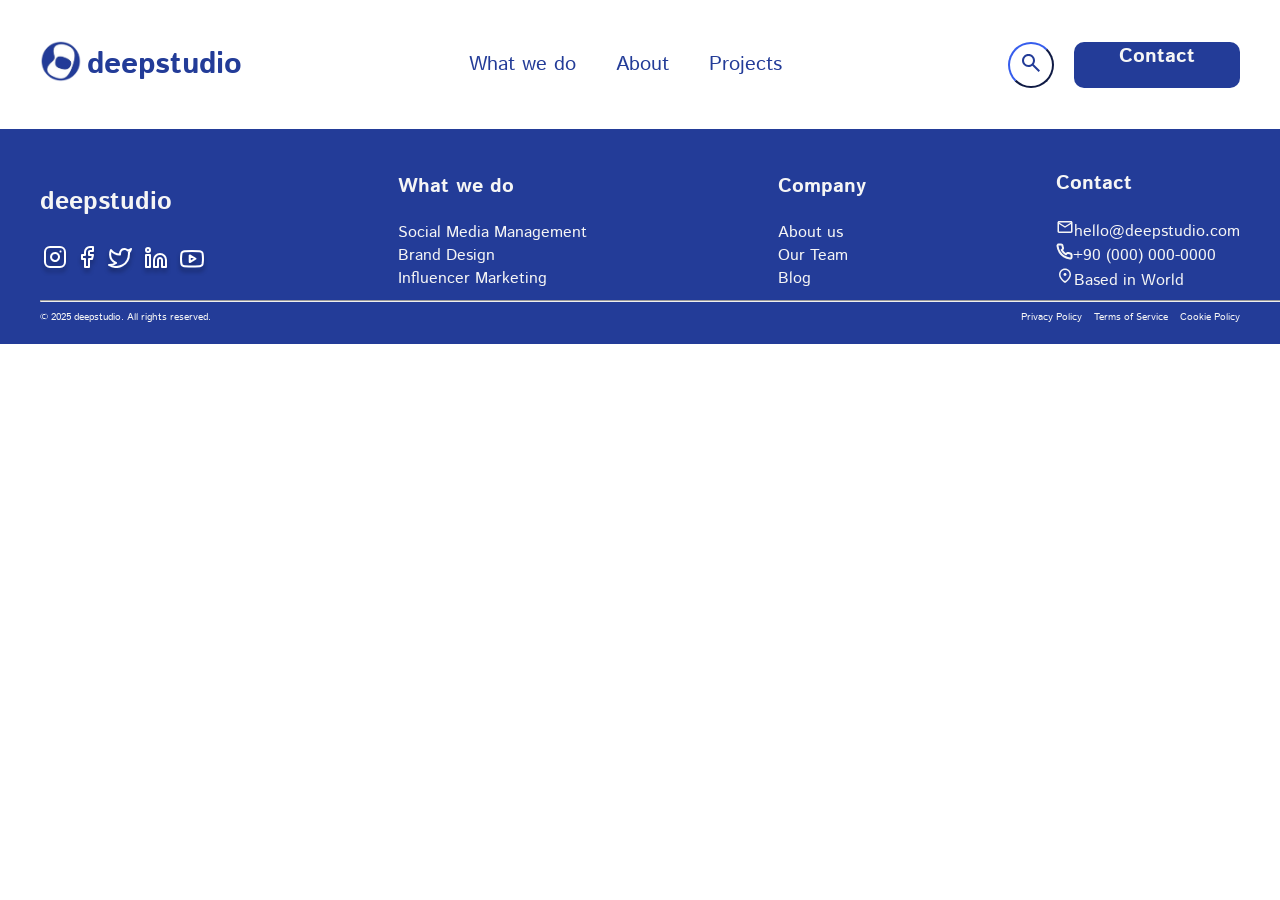
==== about.html @ 928e1b4d "x" ====
<!DOCTYPE html>
<html lang="en">

<head>
    <meta charset="UTF-8">
    <meta name="viewport" content="width=device-width, initial-scale=1.0">
    <title>deepstudio</title>
    <link rel="stylesheet" href="styles.css">
    <link rel="icon" type="image/x-icon" href="./Assets/Logo.png">
    <link rel="preconnect" href="https://fonts.googleapis.com">
    <link rel="preconnect" href="https://fonts.gstatic.com" crossorigin>
    <link
        href="https://fonts.googleapis.com/css2?family=Be+Vietnam+Pro:ital,wght@0,100;0,200;0,300;0,400;0,500;0,600;0,700;0,800;0,900;1,100;1,200;1,300;1,400;1,500;1,600;1,700;1,800;1,900&family=Istok+Web:ital,wght@0,400;0,700;1,400;1,700&family=Noto+Sans+JP:wght@100..900&family=Roboto:ital,wght@0,100..900;1,100..900&display=swap"
        rel="stylesheet">

</head>

<body>
    <header>
        <nav>
            <div class="navbar--logo">
                <a href="index.html"><img class="img--logo" src="./Assets/Logo.png" alt="logo"></a>
                <a class="text--logo" href="index.html">deepstudio</a>
            </div>
            <div class="navbar--links">
                <a class="navbar--link" href="whatwedo.html">What we do</a>
                <a class="navbar--link" href="about.html">About</a>
                <a class="navbar--link" href="projects.html">Projects</a>
            </div>
            <div class="navbar--btn">
                <button class="btn--src"><img src="./Assets/src.svg" alt="search icon"></button>
                <a href="contact.html" class="btn--primary" target="_parent">Contact</a>
            </div>
        </nav>
    </header>
    <main>

        
    </main>
    <footer>
            <div class="footer--top">
                <div class="footer--logo">
                    <p>deepstudio</p>
                    <div>
                        <a href="https://www.instagram.com/deepstudio.ai/" target="_blank"><img
                                src="./Assets/instagram-icon.svg" alt="instagram icon"></a>
                        <a href="https://wwww.facebook.com" target="_blank"><img src="./Assets/fb-icon.svg"
                                alt="facebook icon"></a>
                        <a href="https://wwww.x.com" target="_blank"><img src="./Assets/x-icon.svg" alt="x icon"></a>
                        <a href="https://www.linkedin.com" target="_blank"><img src="./Assets/in-icon.svg"
                                alt="linkedin icon"></a>
                        <a href="https://www.youtube.com" target="_blank"><img src="./Assets/yt-icon.svg"
                                alt="youtube icon"></a>
                    </div>
                    </div>

                <div class="column">
                    <p>What we do</p>
                    <a href="#">Social Media Management</a>
                    <a href="#">Brand Design</a>
                    <a href="#">Influencer Marketing</a>
                </div>
                <div class="column">
                    <p>Company</p>
                    <a href="#">About us</a>
                    <a href="#">Our Team</a>
                    <a href="#">Blog</a>
                </div>
                <div class="column">
                    <p>Contact</p>
                    <a href="#"><img src="./Assets/email-icon.svg" alt="email icon">hello@deepstudio.com</a>
                    <a href="#"><img src="./Assets/phone-icon.svg" alt="phone icon">+90 (000) 000-0000</a>
                    <a href="#"><img src="./Assets/location-icon.svg" alt="location icon">Based in World</a>
                </div>
            </div>
            <hr>
            <div class="footer--bottom">
                <span>© 2025 deepstudio. All rights reserved.</span>
                <div>
                    <a href="#">Privacy Policy</a>
                    <a href="#">Terms of Service</a>
                    <a href="#">Cookie Policy</a>
                </div>
            </div>
        </footer>

</body>


</html>
---- styles.css ----
* {
    box-sizing: border-box;
}

body {
    margin: 0;
    font-family: var(--font--family);
}

:root {
    --font--family: "Istok Web", sans-serif;
    --color--navy: #233C98;
    --color--white: #F5F5F5;
}


nav {
    display: flex;
    justify-content: space-between;
    align-items: center;
    padding: 40px;
}

.navbar--logo {
    display: flex;
    align-items: center;
    gap: 5px;
}

.img--logo {
    width: 42px;
    height: 42px;

}

.text--logo {
    font-size: 30px;
    font-weight: bold;
    text-decoration: none;
    color: var(--color--navy);
}

.navbar--links {
    display: flex;
    gap: 40px;
}

.navbar--link {
    text-decoration: none;
    font-size: 20px;
    font-weight: regular;
    color: var(--color--navy);
}

.navbar--btn {
    display: flex;
    gap: 20px;
}

.btn--src {
    width: 46px;
    height: 46px;
    border-radius: 46px;
    background: none;
    border-color: var(--color--navy);
    align-items: center;

}

/* check buttons css*/

.btn--primary {
    width: 166px;
    height: 46px;
    font-size: 20px;
    text-decoration: none;
    color: var(--color--white);
    font-weight: bold;
    border-color: var(--color--navy);
    /*check the bottom side of the borders, they are black? */
    border-radius: 10px;
    background: var(--color--navy);
    text-align: center;
}

.hero-context {
    display: flex;
    justify-content: center;
    margin-top: 93px;
    gap: 117px;
    margin-bottom: 55px;
}

.hero--left {
    max-width: 704px;
    display: flex;
    flex-direction: column;
    gap: 30px;
}

.hero--headline {
    font-size: 80px;
    font-weight: normal;
    line-height: 90px;
    letter-spacing: -5px;
    margin: 0;
}

.hero--text {
    font-size: 25px;
    margin: 0;
}

.hero--btn {
    display: flex;
    gap: 27px;
}

.btn--hero {
    width: 316px;
    height: 66px;
    font-size: 25px;
    font-weight: bold;
}

.btn--check {
    background: none;
    border-color: var(--color--navy);
    align-items: center;
    border-radius: 10px;
    color: var(--color--navy);
}

.hero--data {
    display: flex;
    gap: 67px;
}

.data--numbers {
    font-size: 50px;
    font-weight: bold;
}

.data--dfn {
    font-size: 20px;
}

.hero--photo {
    height: 570px;
}

footer {
    display: flex;
    flex-direction: column;
    padding: 20px 40px;
    color: var(--color--white);
    background-color: var(--color--navy);
}

.footer--top {
    display: flex;
    flex-direction: row;
    justify-content: space-between;
    align-items: center;
    gap: 12px;

}

.footer--logo>p {
    font-size: 25px;
    font-weight: bold;
}

.footer--logo>a {
    width: 24px;
    height: 24px;
}

.column {
    display: flex;
    flex-direction: column;
}

.column>p {
    font-size: 20px;
    font-weight: bold;
}

.column>a {
    text-decoration: none;
    color: var(--color--white);
}

.footer--bottom{
    display: flex;
    flex-direction: row;
    justify-content: space-between;
    font-size: 10px;
}

.footer--bottom>div>a{
    text-decoration: none;
    color: var(--color--white);
    
}

hr{
    width: 1384px;
}
.footer--bottom>div{
    display: flex;
    gap:12px;
}
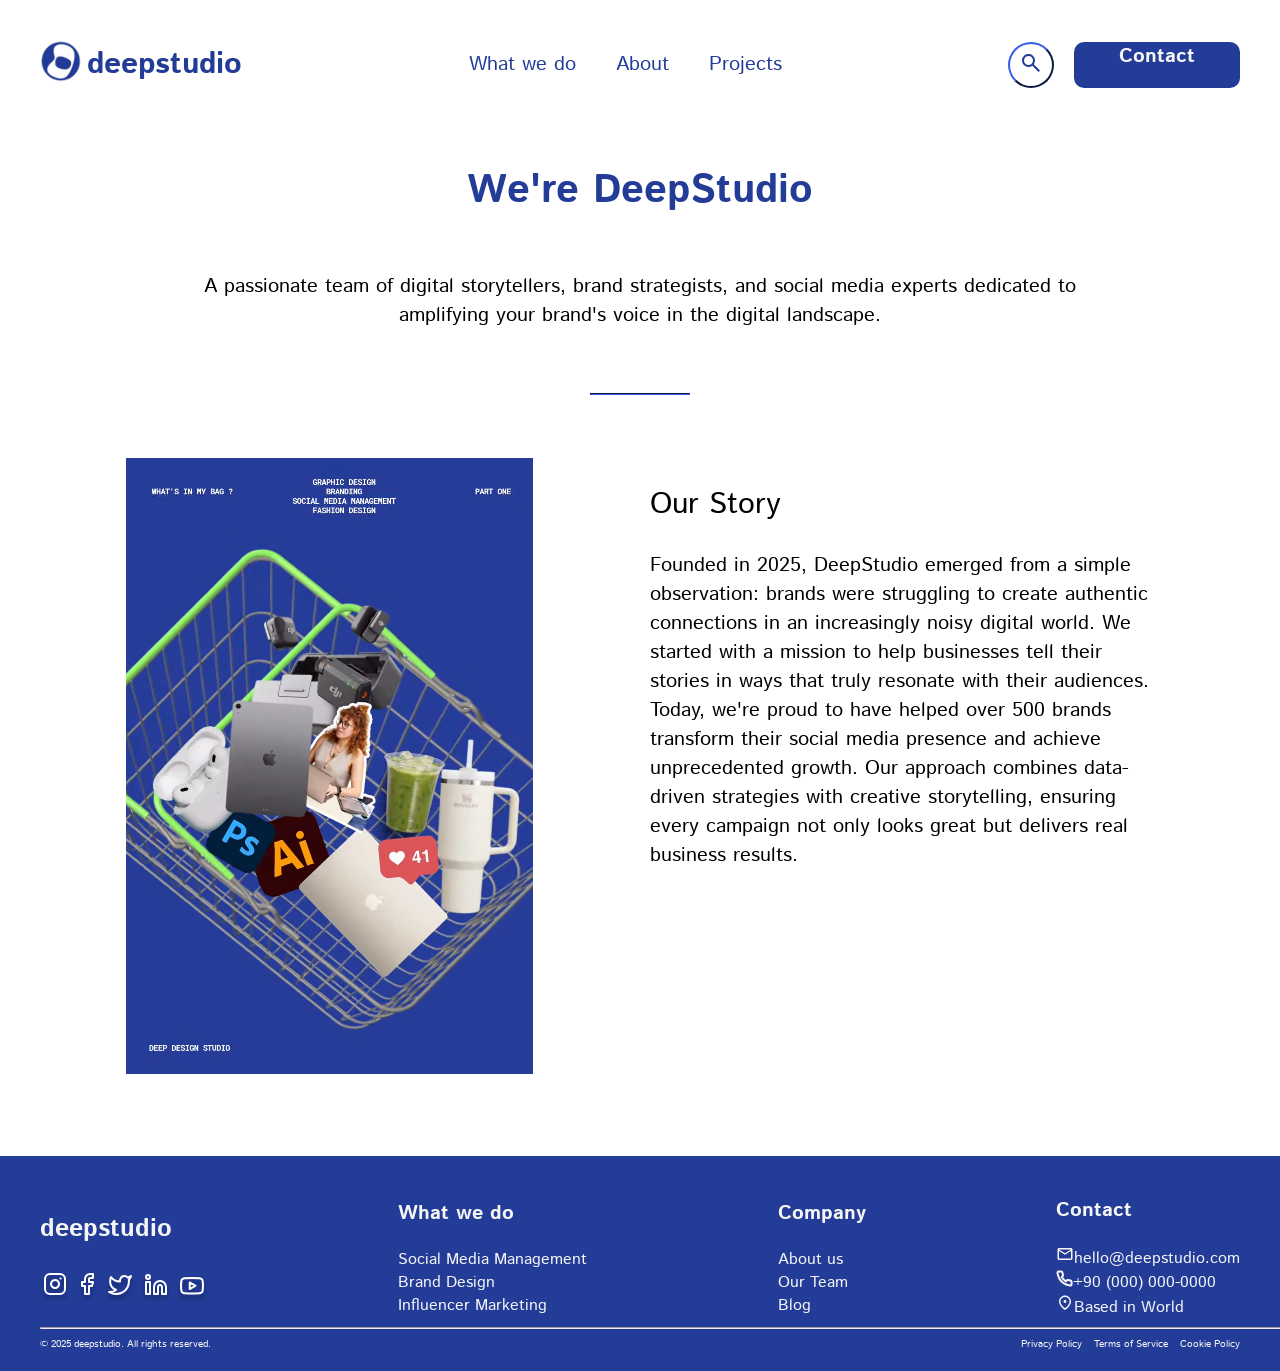
==== commit 7ff1b298: "about" ====
--- a/about.html
+++ b/about.html
@@ -34,6 +34,32 @@
         </nav>
     </header>
     <main>
+         <section class="section--md">
+            <h1 class="section--md--title">We're DeepStudio</h1>
+
+            <p class="section--md--text"> A passionate team of digital storytellers, brand strategists, and social media experts dedicated to <br> amplifying your brand's voice in the digital landscape.
+            </p>
+            <hr>
+
+            <div class="section--md--content">
+                
+                <div>
+                <img class="section--md--left" src="./Assets/about.svg" alt="A photo of team work">
+            </div>
+            <div class="section--md--right">
+                    <h2 class="section--md--right--title">
+                        Our Story
+                    </h2>
+                    <p class="section--md--right--text">Founded in 2025, DeepStudio emerged from a simple observation: brands were struggling to create authentic connections in an increasingly noisy digital world.
+
+We started with a mission to help businesses tell their stories in ways that truly resonate with their audiences. Today, we're proud to have helped over 500 brands transform their social media presence and achieve unprecedented growth.
+
+Our approach combines data-driven strategies with creative storytelling, ensuring every campaign not only looks great but delivers real business results.</p>
+
+                </div>
+            </div>
+            
+        </section>
 
         
     </main>
--- a/styles.css
+++ b/styles.css
@@ -149,6 +149,52 @@
     height: 570px;
 }
 
+.section--md {
+    display: flex;
+    flex-direction: column;
+    align-items: center;
+}
+
+
+.section--md--title {
+    font-size: 40px;
+    color: var(--color--navy);
+}
+
+.section--md--text {
+    font-size: 20px;
+    text-align: center;
+    margin-bottom: 55px;
+}
+
+.section--md>hr {
+    width: 100px;
+    color: var(--color--navy);
+    border-color: var(--color--navy);
+}
+
+.section--md--content {
+    display: flex;
+    flex-direction: row;
+    max-width: 1224px;
+    gap: 117px;
+    margin-top: 55px;
+    margin-bottom: 75px;
+}
+
+
+.section--md--right--title {
+    font-size: 30px;
+    font-weight: lighter;
+    text-align: left;
+}
+
+.section--md--right--text {
+    font-size: 20px;
+    max-width: 504px;
+}
+
+
 footer {
     display: flex;
     flex-direction: column;
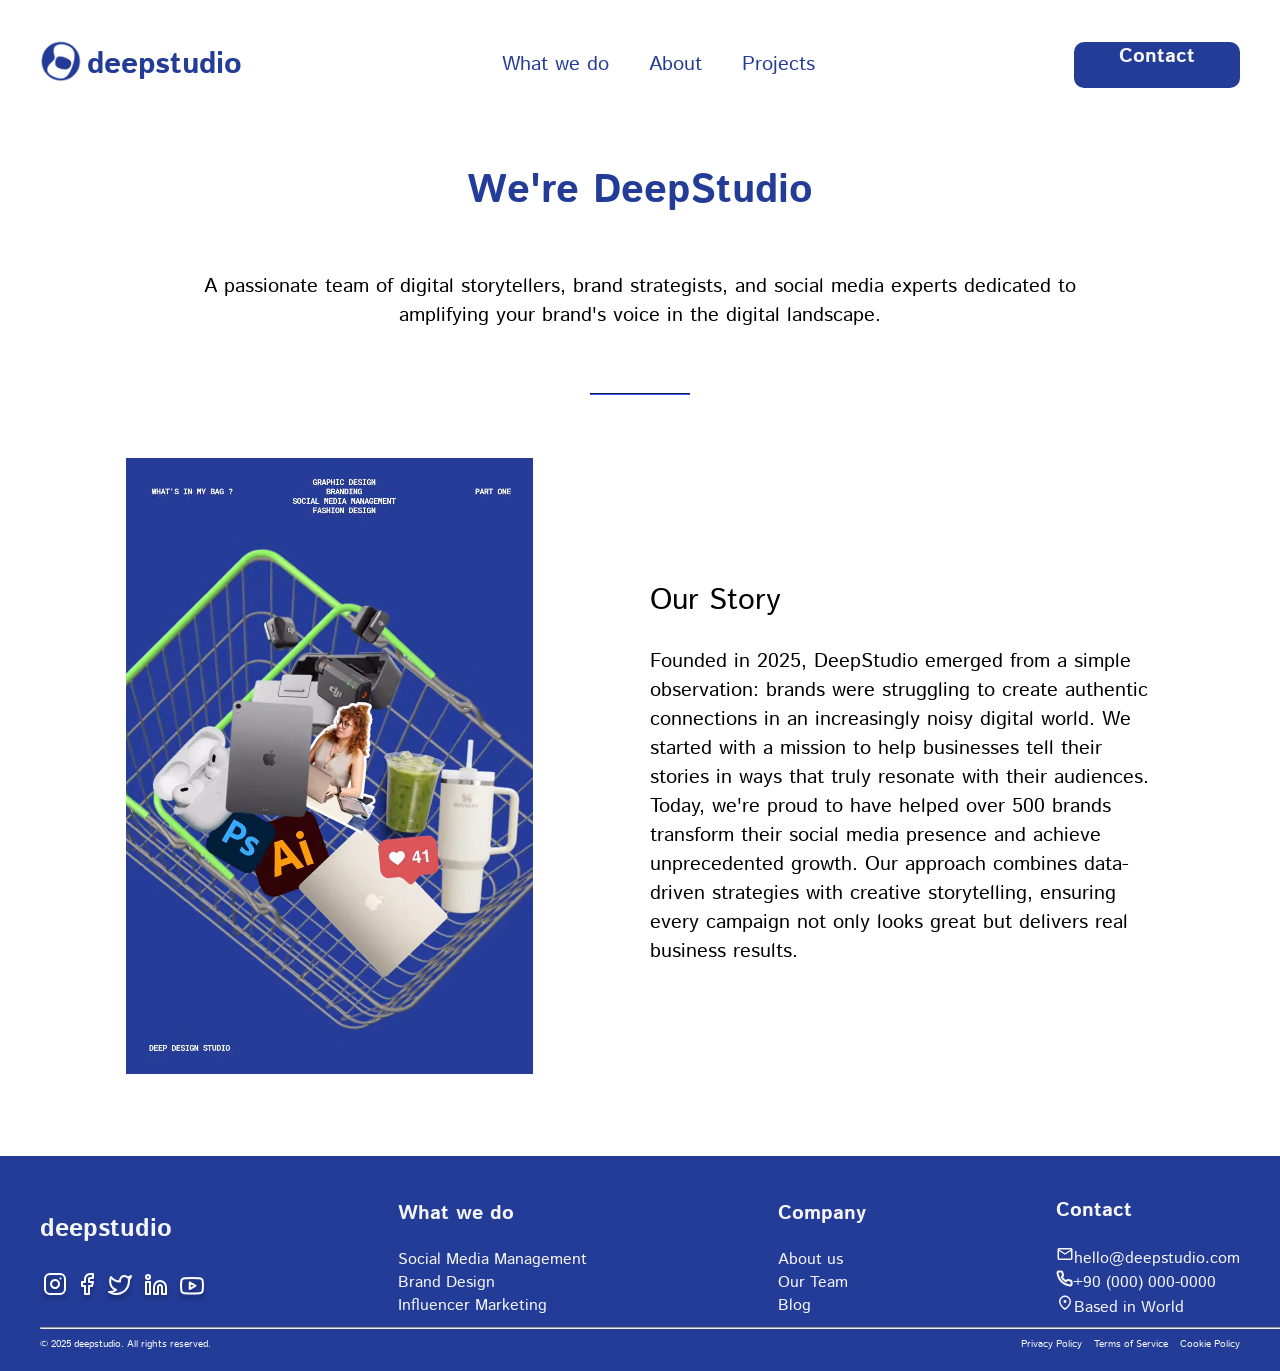
==== commit ea2b75f0: "x" ====
--- a/about.html
+++ b/about.html
@@ -28,29 +28,29 @@
                 <a class="navbar--link" href="projects.html">Projects</a>
             </div>
             <div class="navbar--btn">
-                <button class="btn--src"><img src="./Assets/src.svg" alt="search icon"></button>
+                
                 <a href="contact.html" class="btn--primary" target="_parent">Contact</a>
             </div>
         </nav>
     </header>
     <main>
-         <section class="section--md">
-            <h1 class="section--md--title">We're DeepStudio</h1>
+         <section class="section--about">
+            <h1 class="section--about--title">We're DeepStudio</h1>
 
-            <p class="section--md--text"> A passionate team of digital storytellers, brand strategists, and social media experts dedicated to <br> amplifying your brand's voice in the digital landscape.
+            <p class="section--about--text"> A passionate team of digital storytellers, brand strategists, and social media experts dedicated to <br> amplifying your brand's voice in the digital landscape.
             </p>
             <hr>
 
-            <div class="section--md--content">
-                
+            <div class="section--about--content">
+
                 <div>
-                <img class="section--md--left" src="./Assets/about.svg" alt="A photo of team work">
+                <img class="section--about--left" src="./Assets/about.svg" alt="A photo of team work">
             </div>
-            <div class="section--md--right">
-                    <h2 class="section--md--right--title">
+            <div class="section--about--right">
+                    <h2 class="section--about--right--title">
                         Our Story
                     </h2>
-                    <p class="section--md--right--text">Founded in 2025, DeepStudio emerged from a simple observation: brands were struggling to create authentic connections in an increasingly noisy digital world.
+                    <p class="section--about--right--text">Founded in 2025, DeepStudio emerged from a simple observation: brands were struggling to create authentic connections in an increasingly noisy digital world.
 
 We started with a mission to help businesses tell their stories in ways that truly resonate with their audiences. Today, we're proud to have helped over 500 brands transform their social media presence and achieve unprecedented growth.
 
--- a/styles.css
+++ b/styles.css
@@ -57,15 +57,6 @@
     gap: 20px;
 }
 
-.btn--src {
-    width: 46px;
-    height: 46px;
-    border-radius: 46px;
-    background: none;
-    border-color: var(--color--navy);
-    align-items: center;
-
-}
 
 /* check buttons css*/
 
@@ -149,33 +140,37 @@
     height: 570px;
 }
 
-.section--md {
-    display: flex;
-    flex-direction: column;
-    align-items: center;
-}
-
-
-.section--md--title {
+
+.section--about {
+    display: flex;
+    flex-direction: column;
+    align-items: center;
+
+}
+
+
+.section--about--title {
     font-size: 40px;
     color: var(--color--navy);
 }
 
-.section--md--text {
+.section--about--text {
     font-size: 20px;
     text-align: center;
     margin-bottom: 55px;
 }
 
-.section--md>hr {
+.section--about>hr {
     width: 100px;
     color: var(--color--navy);
     border-color: var(--color--navy);
 }
 
-.section--md--content {
-    display: flex;
-    flex-direction: row;
+.section--about--content {
+    display: flex;
+    flex-direction: row;
+    justify-content: center;
+    align-items: center;
     max-width: 1224px;
     gap: 117px;
     margin-top: 55px;
@@ -183,17 +178,100 @@
 }
 
 
-.section--md--right--title {
+.section--about--right--title {
     font-size: 30px;
     font-weight: lighter;
     text-align: left;
 }
 
-.section--md--right--text {
+.section--about--right--text {
     font-size: 20px;
     max-width: 504px;
 }
 
+
+.section--whatwedo {
+    display: flex;
+    flex-direction: column;
+    align-items: center;
+    margin: 55px auto 75px;
+    gap: 100px;
+}
+
+.section--whatwedo>h2 {
+    font-size: 40px;
+    color: var(--color--navy);
+
+}
+
+.section--whatwedo>p {
+    font-size: 20px;
+    text-align: center;
+    margin-bottom: 55px;
+}
+
+.section--whatwedo>hr {
+    width: 100px;
+    color: var(--color--navy);
+    border-color: var(--color--navy);
+}
+
+.section--whatwedo--contents {
+    display: flex;
+    flex-direction: row;
+    justify-content: center;
+    align-items: center;
+    max-width: 1224px;
+    gap: 117px;
+}
+
+.section--whatwedo--text>h2{
+    font-size: 30px;
+}
+
+.section--whatwedo--text>p{
+    font-size: 20px;
+    max-width: 504px;
+}
+
+.section--whatwedo--text>ul{
+    list-style: none;
+    line-height: 30px;
+}
+
+/*check this*/
+
+.section--projects {
+    display: flex;
+    flex-direction: row;
+    justify-content: flex-start;
+    align-items: center;
+    gap:30px;
+    width: 50%;
+    margin:55px 0 75px;
+}
+
+form {
+    display: flex;
+    flex-direction: column;
+    justify-content: center;
+    align-items: center;
+    gap: 20px;
+    width: 100%;
+    margin: 55px auto 75px;
+}
+
+.form--row {
+    display: flex;
+    flex-direction:row;
+    gap: 20px;
+    
+}
+
+.form--group {
+    flex:1;
+    display: flex;
+}
 
 footer {
     display: flex;
@@ -237,24 +315,24 @@
     color: var(--color--white);
 }
 
-.footer--bottom{
+.footer--bottom {
     display: flex;
     flex-direction: row;
     justify-content: space-between;
     font-size: 10px;
 }
 
-.footer--bottom>div>a{
+.footer--bottom>div>a {
     text-decoration: none;
     color: var(--color--white);
-    
-}
-
-hr{
+
+}
+
+hr {
     width: 1384px;
 }
-.footer--bottom>div{
-    display: flex;
-    gap:12px;
-}
-
+
+.footer--bottom>div {
+    display: flex;
+    gap: 12px;
+}
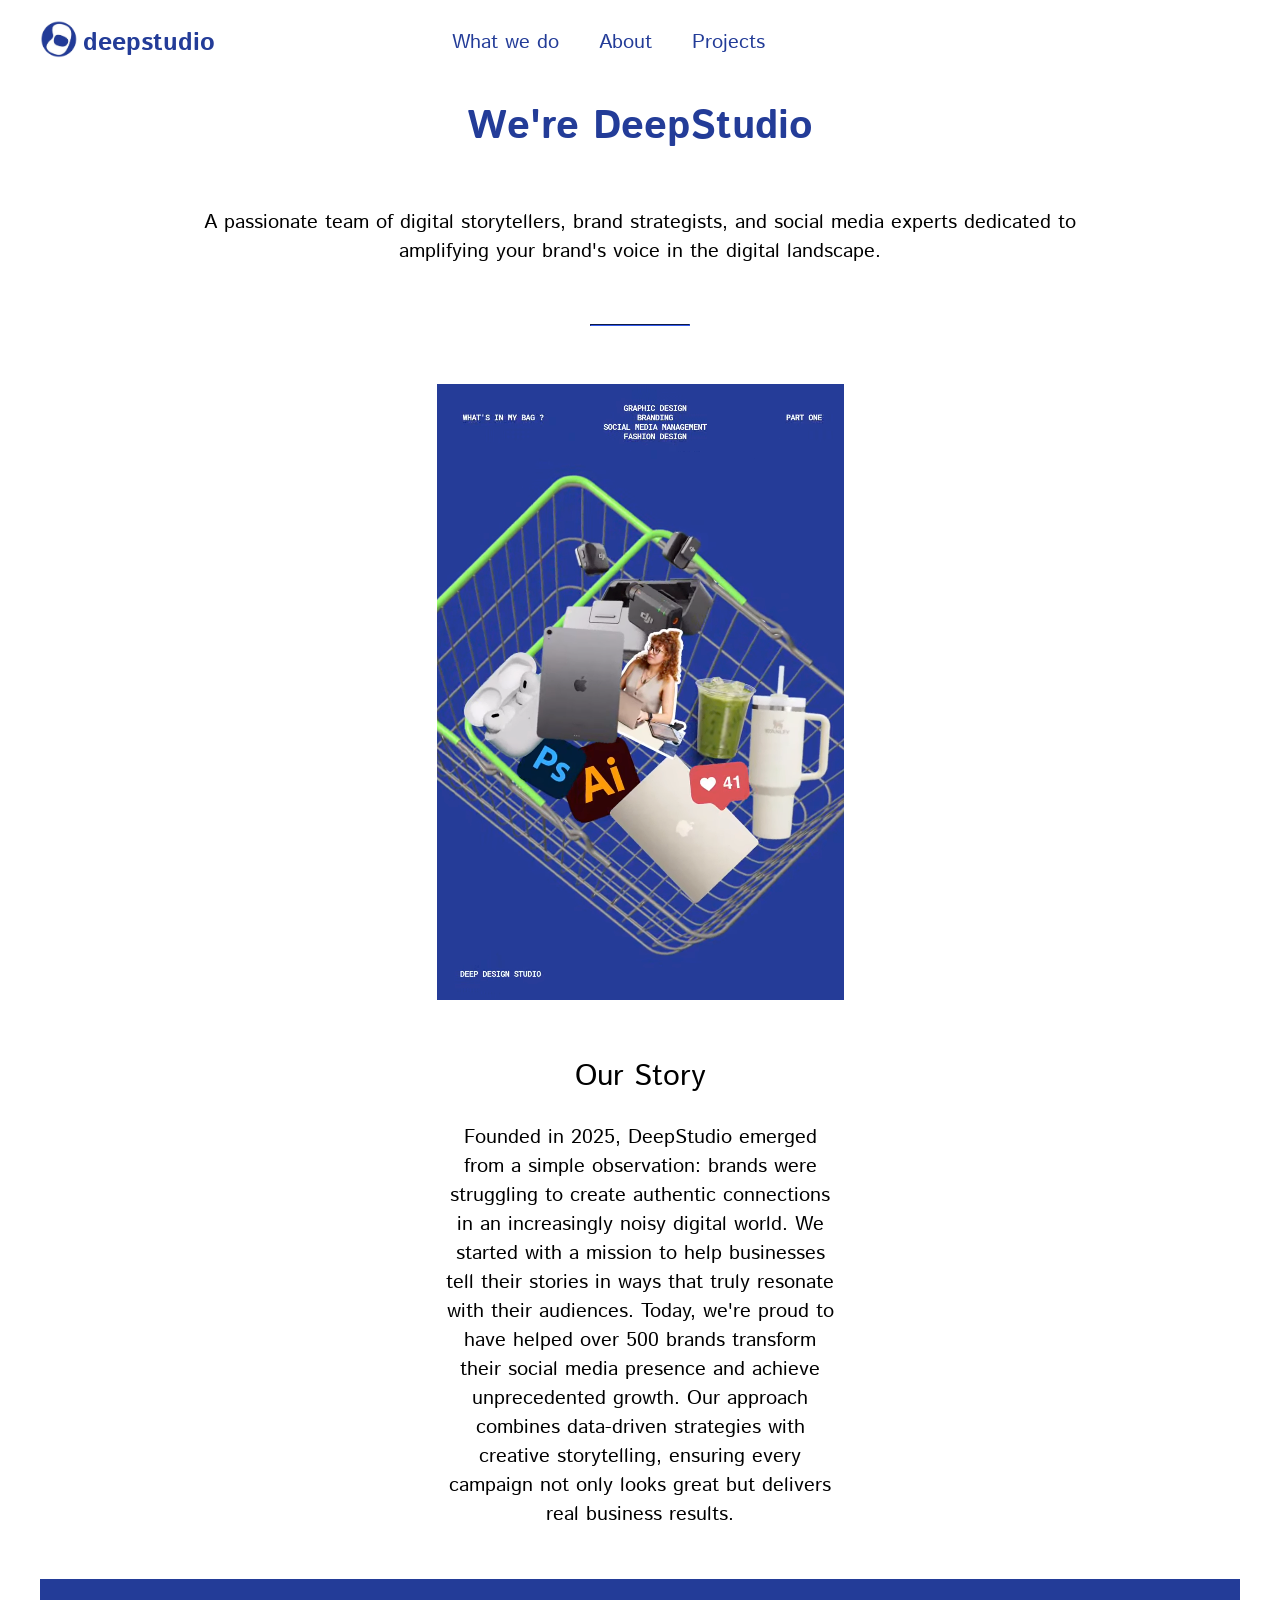
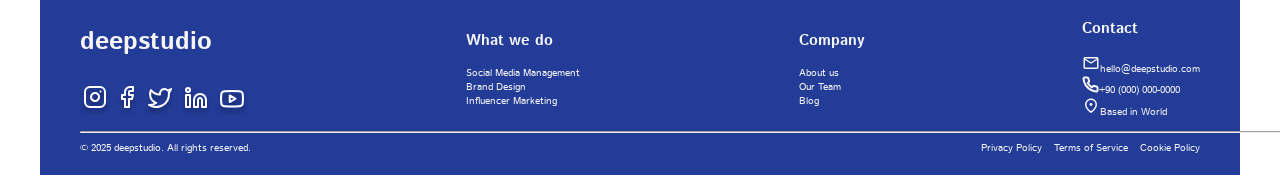
==== commit a31c2c12: "x" ====
--- a/about.html
+++ b/about.html
@@ -22,15 +22,19 @@
                 <a href="index.html"><img class="img--logo" src="./Assets/Logo.png" alt="logo"></a>
                 <a class="text--logo" href="index.html">deepstudio</a>
             </div>
-            <div class="navbar--links">
+            <div class="navbar--links hidden--sm hidden--md">
                 <a class="navbar--link" href="whatwedo.html">What we do</a>
                 <a class="navbar--link" href="about.html">About</a>
                 <a class="navbar--link" href="projects.html">Projects</a>
             </div>
             <div class="navbar--btn">
                 
-                <a href="contact.html" class="btn--primary" target="_parent">Contact</a>
+                <a href="contact.html" class="btn--primary hidden--sm hidden--md" target="_parent">Contact</a>
             </div>
+
+        <div>
+            <a href="#" class="hidden--lg nav--menu"><img src="./Assets/menu-icon.svg" alt="menu icon"></a>
+        </div>
         </nav>
     </header>
     <main>
--- a/styles.css
+++ b/styles.css
@@ -3,7 +3,7 @@
 }
 
 body {
-    margin: 0;
+    margin: 20px 40px;
     font-family: var(--font--family);
 }
 
@@ -11,6 +11,9 @@
     --font--family: "Istok Web", sans-serif;
     --color--navy: #233C98;
     --color--white: #F5F5F5;
+    --site--max-width-sm:390px;
+    --site-max-width-md:768px;
+    --site-max-width-lg:1024px;
 }
 
 
@@ -18,7 +21,7 @@
     display: flex;
     justify-content: space-between;
     align-items: center;
-    padding: 40px;
+
 }
 
 .navbar--logo {
@@ -28,34 +31,26 @@
 }
 
 .img--logo {
-    width: 42px;
-    height: 42px;
+    width: 38px;
+    height: 38px;
 
 }
 
 .text--logo {
-    font-size: 30px;
+    font-size: 25px;
     font-weight: bold;
     text-decoration: none;
     color: var(--color--navy);
 }
 
-.navbar--links {
-    display: flex;
-    gap: 40px;
-}
-
-.navbar--link {
-    text-decoration: none;
-    font-size: 20px;
-    font-weight: regular;
-    color: var(--color--navy);
-}
-
-.navbar--btn {
-    display: flex;
-    gap: 20px;
-}
+.nav--menu {
+    width: 38px;
+    height: 38px;
+
+}
+
+/*check the menu*/
+
 
 
 /* check buttons css*/
@@ -66,273 +61,399 @@
     font-size: 20px;
     text-decoration: none;
     color: var(--color--white);
-    font-weight: bold;
-    border-color: var(--color--navy);
-    /*check the bottom side of the borders, they are black? */
     border-radius: 10px;
     background: var(--color--navy);
-    text-align: center;
+    display: flex;
+    align-items: center;
+    justify-content: center;
+    text-align: center;
+    cursor: pointer;
 }
 
 .hero-context {
     display: flex;
+    flex-direction: column;
+    justify-content: center;
+    margin-top: 40px;
+    gap: 117px;
+    margin-bottom: 55px;
+}
+
+.hero--left {
+    display: flex;
+    flex-direction: column;
+    gap: 30px;
+}
+
+.hero--right {
+    display:flex;
+    justify-content: center;
+    align-items: center;
+    margin-top: 20px;
+}
+
+.hero--photo {
+    height: 570px;
+}
+
+.hero--headline {
+    font-size: 50px;
+    font-weight: normal;
+    line-height: 50px;
+    letter-spacing: 0px;
+    margin: 0;
+}
+
+.hero--text {
+    font-size: 20px;
+    margin: 0;
+}
+
+.hero--cta {
+    display: flex;
+    flex-direction: column;
+    justify-content: center;
+    align-items: center;
+    gap: 20px;
+}
+
+.btn--hero {
+    width: 310px;
+    height: 40px;
+    font-size: 20px;
+
+}
+
+.btn--check {
+    background: none;
+    border-color: var(--color--navy);
+    align-items: center;
+    border-radius: 10px;
+    color: var(--color--navy);
+    cursor: pointer;
+}
+
+.hero--data {
+    display: flex;
+    gap: 20px;
+    justify-content: center;
+    align-items: center;
+    text-align: center;
+}
+
+.data--numbers {
+    font-size: 25px;
+    font-weight: bold;
+}
+
+.data--dfn {
+    font-size: 15px;
+
+}
+
+
+
+
+.section--about {
+    display: flex;
+    flex-direction: column;
+    align-items: center;
+
+}
+
+
+.section--about--title {
+    font-size: 40px;
+    color: var(--color--navy);
+    text-align: center;
+
+}
+
+.section--about--text {
+    font-size: 20px;
+    text-align: center;
+    margin-bottom: 50px;
+}
+
+.section--about>hr {
+    width: 100px;
+    color: var(--color--navy);
+    border-color: var(--color--navy);
+}
+
+.section--about--content {
+    display: flex;
+    flex-direction: column;
+    justify-content: center;
+    align-items: center;
+    gap: 30px;
+    margin-top: 50px;
+    margin-bottom:50px;
+}
+
+.section--about--left {
+    display: flex;
+    justify-content: center;
+    align-items: center;
+}
+
+.section--about--right--title {
+    font-size: 30px;
+    font-weight: lighter;
+    text-align: center;
+}
+
+.section--about--right--text {
+    font-size: 20px;
+    max-width: var(--site--max-width-sm);
+    text-align: center;
+    margin:auto 40px; /* why body's margin is not working? */
+}
+
+
+
+.section--whatwedo {
+    display: flex;
+    flex-direction: column;
+    align-items: center;
+    margin: 50px 0;
+}
+
+.section--whatwedo>h2 {
+    font-size: 40px;
+    color: var(--color--navy);
+
+}
+
+.section--whatwedo>p {
+    font-size: 20px;
+    text-align: center;
+    margin-bottom: 55px;
+}
+
+.section--whatwedo>hr {
+    width: 100px;
+    color: var(--color--navy);
+    border-color: var(--color--navy);
+}
+
+.section--whatwedo--contents {
+    display: flex;
+    flex-direction: column;
+    justify-content: center;
+    align-items: center;
+    max-width: var(--site--max-width-sm);
+    gap: 50px;
+}
+
+.section--whatwedo--text>h2{
+    font-size: 30px;
+    text-align: center;
+    margin-top: 50px;
+}
+
+.section--whatwedo--text>p{
+    font-size: 20px;
+    max-width: var(--site--max-width-sm);
+    text-align: center;
+    margin: auto 40px;
+}
+
+.section--whatwedo--text>ul{
+    list-style: none;
+    line-height: 30px;
+    margin-left: 20px;
+}
+
+/*check this*/
+
+.section--projects {
+    display: flex;
+    flex-direction: column;
+    justify-content: flex-start;
+    align-items: center;
+    gap:30px;
+    width: 50%;
+    margin:55px 0 75px;
+}
+
+/*CONTACT SECTION*/
+
+form {
+    display: flex;
+    flex-direction: column;
+    justify-content: center;
+    align-items: center;
+    gap: 30px;
+    width: 100%;
+    margin: 20px auto 75px;
+    max-width: 500px;
+}
+
+
+.form--row {
+    display: flex;
+    flex-direction:row;
+    gap: 20px;
+    
+}
+.form--group {
+    flex: 1;
+    display: flex;
+    flex-direction: column;
+}
+
+.form--group>input {
+    min-width: 240px;
+    width: 100%;
+    max-width: 800px;
+}
+
+
+.form--group>select,
+.form--group>textarea {
+    min-width: 500px; 
+    width: 100%;
+    max-width: 800px; 
+}
+.form--group {
+    flex: 1;
+    display: flex;
+    flex-direction: column;
+}
+
+.form--group>label {
+    font-size: 16px;
+    color: var(--color--navy);
+    font-weight: 500;
+}
+
+.form--group>input,
+.form--group>textarea,
+.form--group>select{
+    border-radius: 10px;
+    border: 1px solid var(--color--navy);
+    padding: 12px 15px;
+    width: 100%;
+}
+
+
+
+footer {
+    display: flex;
+    flex-direction: column;
+    padding: 20px 40px;
+    color: var(--color--white);
+    background-color: var(--color--navy);
+}
+
+.footer--top {
+    display: flex;
+    flex-direction: row;
+    justify-content: space-between;
+    align-items: center;
+    gap: 12px;
+
+}
+
+.footer--logo>p {
+    font-size: 25px;
+    font-weight: bold;
+}
+
+.footer--logo>a {
+    width: 2px;
+    height: 24px;
+}
+
+.column {
+    display: flex;
+    flex-direction: column;
+}
+
+.column>p {
+    font-size: 15px;
+    font-weight: bold;
+}
+
+.column>a {
+    font-size: 10px;
+    text-decoration: none;
+    color: var(--color--white);
+    flex-direction: column;
+}
+
+
+.footer--bottom {
+    display: flex;
+    flex-direction: row;
+    justify-content: space-between;
+    font-size: 10px;
+}
+
+.footer--bottom>div>a {
+    text-decoration: none;
+    color: var(--color--white);
+
+}
+
+hr {
+    width: 1384px;
+}
+
+.footer--bottom>div {
+    display: flex;
+    gap: 12px;
+}
+
+.hidden--sm {
+    display: none;
+}
+
+.hidden--md {
+    display: none;
+}
+
+
+@media all and (min-width:768.98px) and (max-width:1024px){
+    .hidden--md {
+        display: none;
+    }
+
+
+
+
+}
+
+@media all and (min-width:1024.98px) {
+    .hidden--lg {
+        display: none;
+    }
+
+    .navbar--links {
+    display: flex;
+    gap: 40px;
+}
+
+.navbar--link {
+    text-decoration: none;
+    font-size: 20px;
+    font-weight: normal;
+    color: var(--color--navy);
+}
+
+.navbar--btn {
+    display: flex;
+    gap: 20px;
+}
+
+
+.hero-context {
+    display: flex;
+    flex-direction: row;
     justify-content: center;
     margin-top: 93px;
     gap: 117px;
     margin-bottom: 55px;
 }
-
-.hero--left {
-    max-width: 704px;
-    display: flex;
-    flex-direction: column;
-    gap: 30px;
-}
-
-.hero--headline {
-    font-size: 80px;
-    font-weight: normal;
-    line-height: 90px;
-    letter-spacing: -5px;
-    margin: 0;
-}
-
-.hero--text {
-    font-size: 25px;
-    margin: 0;
-}
-
-.hero--btn {
-    display: flex;
-    gap: 27px;
-}
-
-.btn--hero {
-    width: 316px;
-    height: 66px;
-    font-size: 25px;
-    font-weight: bold;
-}
-
-.btn--check {
-    background: none;
-    border-color: var(--color--navy);
-    align-items: center;
-    border-radius: 10px;
-    color: var(--color--navy);
-}
-
-.hero--data {
-    display: flex;
-    gap: 67px;
-}
-
-.data--numbers {
-    font-size: 50px;
-    font-weight: bold;
-}
-
-.data--dfn {
-    font-size: 20px;
-}
-
-.hero--photo {
-    height: 570px;
-}
-
-
-.section--about {
-    display: flex;
-    flex-direction: column;
-    align-items: center;
-
-}
-
-
-.section--about--title {
-    font-size: 40px;
-    color: var(--color--navy);
-}
-
-.section--about--text {
-    font-size: 20px;
-    text-align: center;
-    margin-bottom: 55px;
-}
-
-.section--about>hr {
-    width: 100px;
-    color: var(--color--navy);
-    border-color: var(--color--navy);
-}
-
-.section--about--content {
-    display: flex;
-    flex-direction: row;
-    justify-content: center;
-    align-items: center;
-    max-width: 1224px;
-    gap: 117px;
-    margin-top: 55px;
-    margin-bottom: 75px;
-}
-
-
-.section--about--right--title {
-    font-size: 30px;
-    font-weight: lighter;
-    text-align: left;
-}
-
-.section--about--right--text {
-    font-size: 20px;
-    max-width: 504px;
-}
-
-
-.section--whatwedo {
-    display: flex;
-    flex-direction: column;
-    align-items: center;
-    margin: 55px auto 75px;
-    gap: 100px;
-}
-
-.section--whatwedo>h2 {
-    font-size: 40px;
-    color: var(--color--navy);
-
-}
-
-.section--whatwedo>p {
-    font-size: 20px;
-    text-align: center;
-    margin-bottom: 55px;
-}
-
-.section--whatwedo>hr {
-    width: 100px;
-    color: var(--color--navy);
-    border-color: var(--color--navy);
-}
-
-.section--whatwedo--contents {
-    display: flex;
-    flex-direction: row;
-    justify-content: center;
-    align-items: center;
-    max-width: 1224px;
-    gap: 117px;
-}
-
-.section--whatwedo--text>h2{
-    font-size: 30px;
-}
-
-.section--whatwedo--text>p{
-    font-size: 20px;
-    max-width: 504px;
-}
-
-.section--whatwedo--text>ul{
-    list-style: none;
-    line-height: 30px;
-}
-
-/*check this*/
-
-.section--projects {
-    display: flex;
-    flex-direction: row;
-    justify-content: flex-start;
-    align-items: center;
-    gap:30px;
-    width: 50%;
-    margin:55px 0 75px;
-}
-
-form {
-    display: flex;
-    flex-direction: column;
-    justify-content: center;
-    align-items: center;
-    gap: 20px;
-    width: 100%;
-    margin: 55px auto 75px;
-}
-
-.form--row {
-    display: flex;
-    flex-direction:row;
-    gap: 20px;
-    
-}
-
-.form--group {
-    flex:1;
-    display: flex;
-}
-
-footer {
-    display: flex;
-    flex-direction: column;
-    padding: 20px 40px;
-    color: var(--color--white);
-    background-color: var(--color--navy);
-}
-
-.footer--top {
-    display: flex;
-    flex-direction: row;
-    justify-content: space-between;
-    align-items: center;
-    gap: 12px;
-
-}
-
-.footer--logo>p {
-    font-size: 25px;
-    font-weight: bold;
-}
-
-.footer--logo>a {
-    width: 24px;
-    height: 24px;
-}
-
-.column {
-    display: flex;
-    flex-direction: column;
-}
-
-.column>p {
-    font-size: 20px;
-    font-weight: bold;
-}
-
-.column>a {
-    text-decoration: none;
-    color: var(--color--white);
-}
-
-.footer--bottom {
-    display: flex;
-    flex-direction: row;
-    justify-content: space-between;
-    font-size: 10px;
-}
-
-.footer--bottom>div>a {
-    text-decoration: none;
-    color: var(--color--white);
-
-}
-
-hr {
-    width: 1384px;
-}
-
-.footer--bottom>div {
-    display: flex;
-    gap: 12px;
-}+}
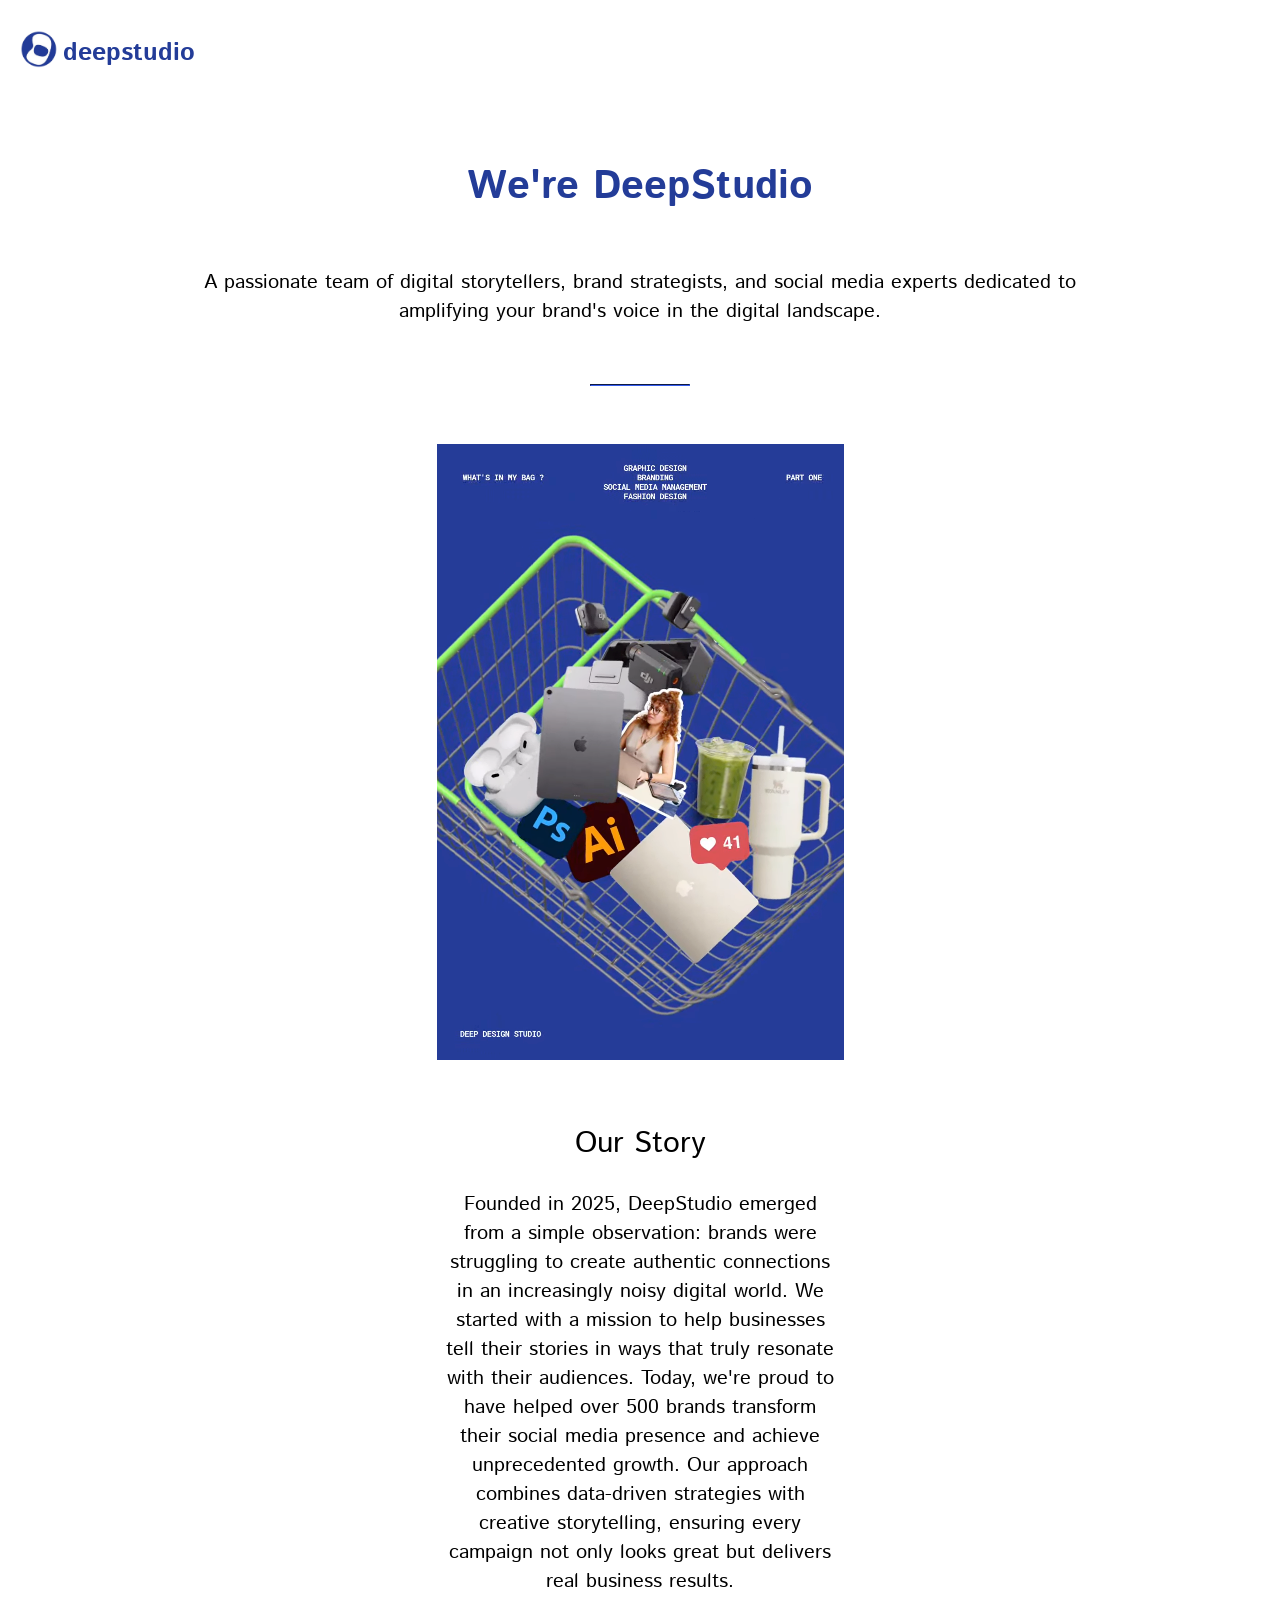
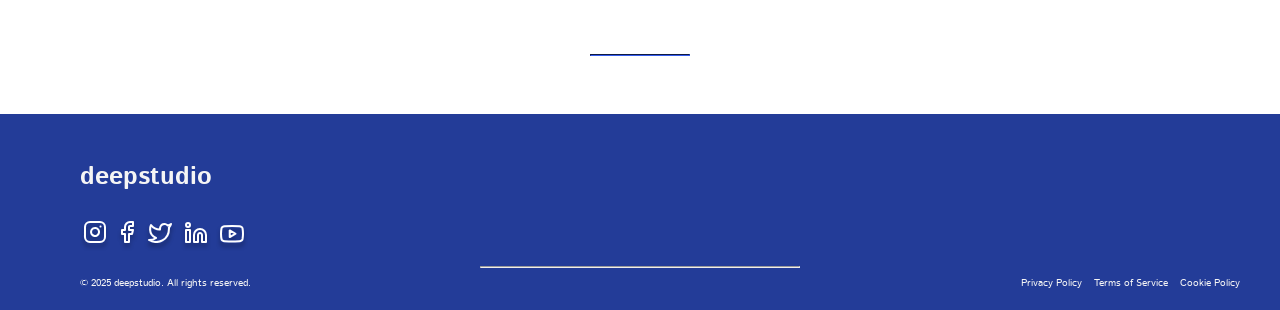
==== commit 7170708c: "x" ====
--- a/about.html
+++ b/about.html
@@ -33,8 +33,10 @@
             </div>
 
         <div>
-            <a href="#" class="hidden--lg nav--menu"><img src="./Assets/menu-icon.svg" alt="menu icon"></a>
+            <a href="#" class="hidden--lg nav--menu">
+                <img src="./Assets/menu-icon.svg" alt="menu icon"></a>
         </div>
+        
         </nav>
     </header>
     <main>
@@ -46,9 +48,14 @@
             <hr>
 
             <div class="section--about--content">
-
+                
                 <div>
-                <img class="section--about--left" src="./Assets/about.svg" alt="A photo of team work">
+            
+                <picture>
+                        <source media="(width < 728px)" srcset="./Assets/about-photo-sm.png" />
+                        <source media="(width > 728.98px)" srcset="./Assets/about-photo-md-lg.png" />
+                        <img src="./Assets/about-photo-md-lg.png" alt="A photo of the team & the work" />
+                    </picture>
             </div>
             <div class="section--about--right">
                     <h2 class="section--about--right--title">
@@ -62,58 +69,59 @@
 
                 </div>
             </div>
+            <hr>
             
         </section>
 
         
     </main>
     <footer>
-            <div class="footer--top">
-                <div class="footer--logo">
-                    <p>deepstudio</p>
-                    <div>
-                        <a href="https://www.instagram.com/deepstudio.ai/" target="_blank"><img
-                                src="./Assets/instagram-icon.svg" alt="instagram icon"></a>
-                        <a href="https://wwww.facebook.com" target="_blank"><img src="./Assets/fb-icon.svg"
-                                alt="facebook icon"></a>
-                        <a href="https://wwww.x.com" target="_blank"><img src="./Assets/x-icon.svg" alt="x icon"></a>
-                        <a href="https://www.linkedin.com" target="_blank"><img src="./Assets/in-icon.svg"
-                                alt="linkedin icon"></a>
-                        <a href="https://www.youtube.com" target="_blank"><img src="./Assets/yt-icon.svg"
-                                alt="youtube icon"></a>
-                    </div>
-                    </div>
-
-                <div class="column">
-                    <p>What we do</p>
-                    <a href="#">Social Media Management</a>
-                    <a href="#">Brand Design</a>
-                    <a href="#">Influencer Marketing</a>
-                </div>
-                <div class="column">
-                    <p>Company</p>
-                    <a href="#">About us</a>
-                    <a href="#">Our Team</a>
-                    <a href="#">Blog</a>
-                </div>
-                <div class="column">
-                    <p>Contact</p>
-                    <a href="#"><img src="./Assets/email-icon.svg" alt="email icon">hello@deepstudio.com</a>
-                    <a href="#"><img src="./Assets/phone-icon.svg" alt="phone icon">+90 (000) 000-0000</a>
-                    <a href="#"><img src="./Assets/location-icon.svg" alt="location icon">Based in World</a>
+        <div class="footer--top">
+            <div class="footer--logo">
+                <p>deepstudio</p>
+                <div>
+                    <a href="https://www.instagram.com/deepstudio.ai/" target="_blank"><img
+                            src="./Assets/instagram-icon.svg" alt="instagram icon"></a>
+                    <a href="https://wwww.facebook.com" target="_blank"><img src="./Assets/fb-icon.svg"
+                            alt="facebook icon"></a>
+                    <a href="https://wwww.x.com" target="_blank"><img src="./Assets/x-icon.svg" alt="x icon"></a>
+                    <a href="https://www.linkedin.com" target="_blank"><img src="./Assets/in-icon.svg"
+                            alt="linkedin icon"></a>
+                    <a href="https://www.youtube.com" target="_blank"><img src="./Assets/yt-icon.svg"
+                            alt="youtube icon"></a>
                 </div>
             </div>
-            <hr>
-            <div class="footer--bottom">
-                <span>© 2025 deepstudio. All rights reserved.</span>
-                <div>
-                    <a href="#">Privacy Policy</a>
-                    <a href="#">Terms of Service</a>
-                    <a href="#">Cookie Policy</a>
-                </div>
+    
+            <div class="column hidden--sm hidden--md">
+                <p>What we do</p>
+                <a href="#">Social Media Management</a>
+                <a href="#">Brand Design</a>
+                <a href="#">Influencer Marketing</a>
             </div>
-        </footer>
+            <div class="column hidden--sm hidden--md">
+                <p>Company</p>
+                <a href="#">About us</a>
+                <a href="#">Our Team</a>
+                <a href="#">Blog</a>
+            </div>
+            <div class="column hidden--sm hidden--md">
+                <p>Contact</p>
+                <a href="#"><img src="./Assets/email-icon.svg" alt="email icon">hello@deepstudio.com</a>
+                <a href="#"><img src="./Assets/phone-icon.svg" alt="phone icon">+90 (000) 000-0000</a>
+                <a href="#"><img src="./Assets/location-icon.svg" alt="location icon">Based in World</a>
+            </div>
+        </div>
+        <hr>
 
+        <div class="footer--bottom ">
+            <span>© 2025 deepstudio. All rights reserved.</span>
+            <div class="hidden--sm hidden--md">
+                <a href="#">Privacy Policy</a>
+                <a href="#">Terms of Service</a>
+                <a href="#">Cookie Policy</a>
+            </div>
+        </div>
+    </footer>
 </body>
 
 
--- a/styles.css
+++ b/styles.css
@@ -3,7 +3,7 @@
 }
 
 body {
-    margin: 20px 40px;
+    margin: 30px 20px;
     font-family: var(--font--family);
 }
 
@@ -19,6 +19,7 @@
 
 nav {
     display: flex;
+    flex-direction: row;
     justify-content: space-between;
     align-items: center;
 
@@ -49,12 +50,6 @@
 
 }
 
-/*check the menu*/
-
-
-
-/* check buttons css*/
-
 .btn--primary {
     width: 166px;
     height: 46px;
@@ -70,13 +65,15 @@
     cursor: pointer;
 }
 
+
+/*HERO SECTION*/
+
 .hero-context {
     display: flex;
     flex-direction: column;
     justify-content: center;
     margin-top: 40px;
-    gap: 117px;
-    margin-bottom: 55px;
+    margin-bottom: 30px;
 }
 
 .hero--left {
@@ -89,11 +86,10 @@
     display:flex;
     justify-content: center;
     align-items: center;
-    margin-top: 20px;
 }
 
 .hero--photo {
-    height: 570px;
+    max-width: 570px;
 }
 
 .hero--headline {
@@ -101,12 +97,14 @@
     font-weight: normal;
     line-height: 50px;
     letter-spacing: 0px;
+    text-align: center;
+    
+}
+
+.hero--text {
+    font-size: 20px;
     margin: 0;
-}
-
-.hero--text {
-    font-size: 20px;
-    margin: 0;
+    text-align: center;
 }
 
 .hero--cta {
@@ -151,13 +149,14 @@
 
 }
 
-
-
+/*ABOUT SECTION*/
 
 .section--about {
     display: flex;
     flex-direction: column;
     align-items: center;
+    margin-top: 50px;
+    margin-bottom: 50px;
 
 }
 
@@ -205,18 +204,20 @@
 
 .section--about--right--text {
     font-size: 20px;
+    text-align: center;
     max-width: var(--site--max-width-sm);
-    text-align: center;
-    margin:auto 40px; /* why body's margin is not working? */
-}
-
-
+    margin: auto 40px; /* why body's margin is not working? */;
+}
+
+/* WHATWEDO SECTION*/
 
 .section--whatwedo {
     display: flex;
     flex-direction: column;
     align-items: center;
-    margin: 50px 0;
+    margin-bottom: 50px;
+    margin-top: 50px;
+    
 }
 
 .section--whatwedo>h2 {
@@ -242,7 +243,6 @@
     flex-direction: column;
     justify-content: center;
     align-items: center;
-    max-width: var(--site--max-width-sm);
     gap: 50px;
 }
 
@@ -254,7 +254,6 @@
 
 .section--whatwedo--text>p{
     font-size: 20px;
-    max-width: var(--site--max-width-sm);
     text-align: center;
     margin: auto 40px;
 }
@@ -265,16 +264,19 @@
     margin-left: 20px;
 }
 
+
 /*check this*/
 
+/*PROJECTS SECTION*/
+
 .section--projects {
     display: flex;
     flex-direction: column;
-    justify-content: flex-start;
-    align-items: center;
-    gap:30px;
+    justify-content: center;
+    align-items: center;
+    gap: 20px;
     width: 50%;
-    margin:55px 0 75px;
+    margin: 55px auto 75px;
 }
 
 /*CONTACT SECTION*/
@@ -337,7 +339,82 @@
     width: 100%;
 }
 
-
+.hidden--sm {
+    display: none;
+}
+
+footer {
+    display: flex;
+    flex-direction: column;
+    color: var(--color--white);
+    background-color: var(--color--navy);
+    margin: 0 -20px -30px -20px;
+}
+
+.footer--logo {
+    margin: auto 40px;
+}
+.footer--logo>p {
+    font-size: 25px;
+    font-weight: bold;
+}
+
+.footer--logo>a {
+    width: 24px;
+    height: 24px;
+}
+
+footer>hr {
+    width: 320px;
+}
+
+.footer--bottom>span{
+    font-size: 10px;
+    margin: auto 40px;
+}
+
+@media all and (min-width:768.98px) and (max-width:1024px){
+    .hidden--md {
+        display: none;
+    }
+
+
+
+
+}
+
+@media all and (min-width:1024.98px) {
+    .hidden--lg {
+        display: none;
+    }
+
+    .navbar--links {
+    display: flex;
+    gap: 40px;
+}
+
+.navbar--link {
+    text-decoration: none;
+    font-size: 20px;
+    font-weight: normal;
+    color: var(--color--navy);
+}
+
+.navbar--btn {
+    display: flex;
+    gap: 20px;
+}
+
+
+
+.hero-context {
+    display: flex;
+    flex-direction: row;
+    justify-content: center;
+    margin-top: 93px;
+    gap: 117px;
+    margin-bottom: 55px;
+}
 
 footer {
     display: flex;
@@ -415,45 +492,4 @@
 }
 
 
-@media all and (min-width:768.98px) and (max-width:1024px){
-    .hidden--md {
-        display: none;
-    }
-
-
-
-
-}
-
-@media all and (min-width:1024.98px) {
-    .hidden--lg {
-        display: none;
-    }
-
-    .navbar--links {
-    display: flex;
-    gap: 40px;
-}
-
-.navbar--link {
-    text-decoration: none;
-    font-size: 20px;
-    font-weight: normal;
-    color: var(--color--navy);
-}
-
-.navbar--btn {
-    display: flex;
-    gap: 20px;
-}
-
-
-.hero-context {
-    display: flex;
-    flex-direction: row;
-    justify-content: center;
-    margin-top: 93px;
-    gap: 117px;
-    margin-bottom: 55px;
-}
-}
+}
